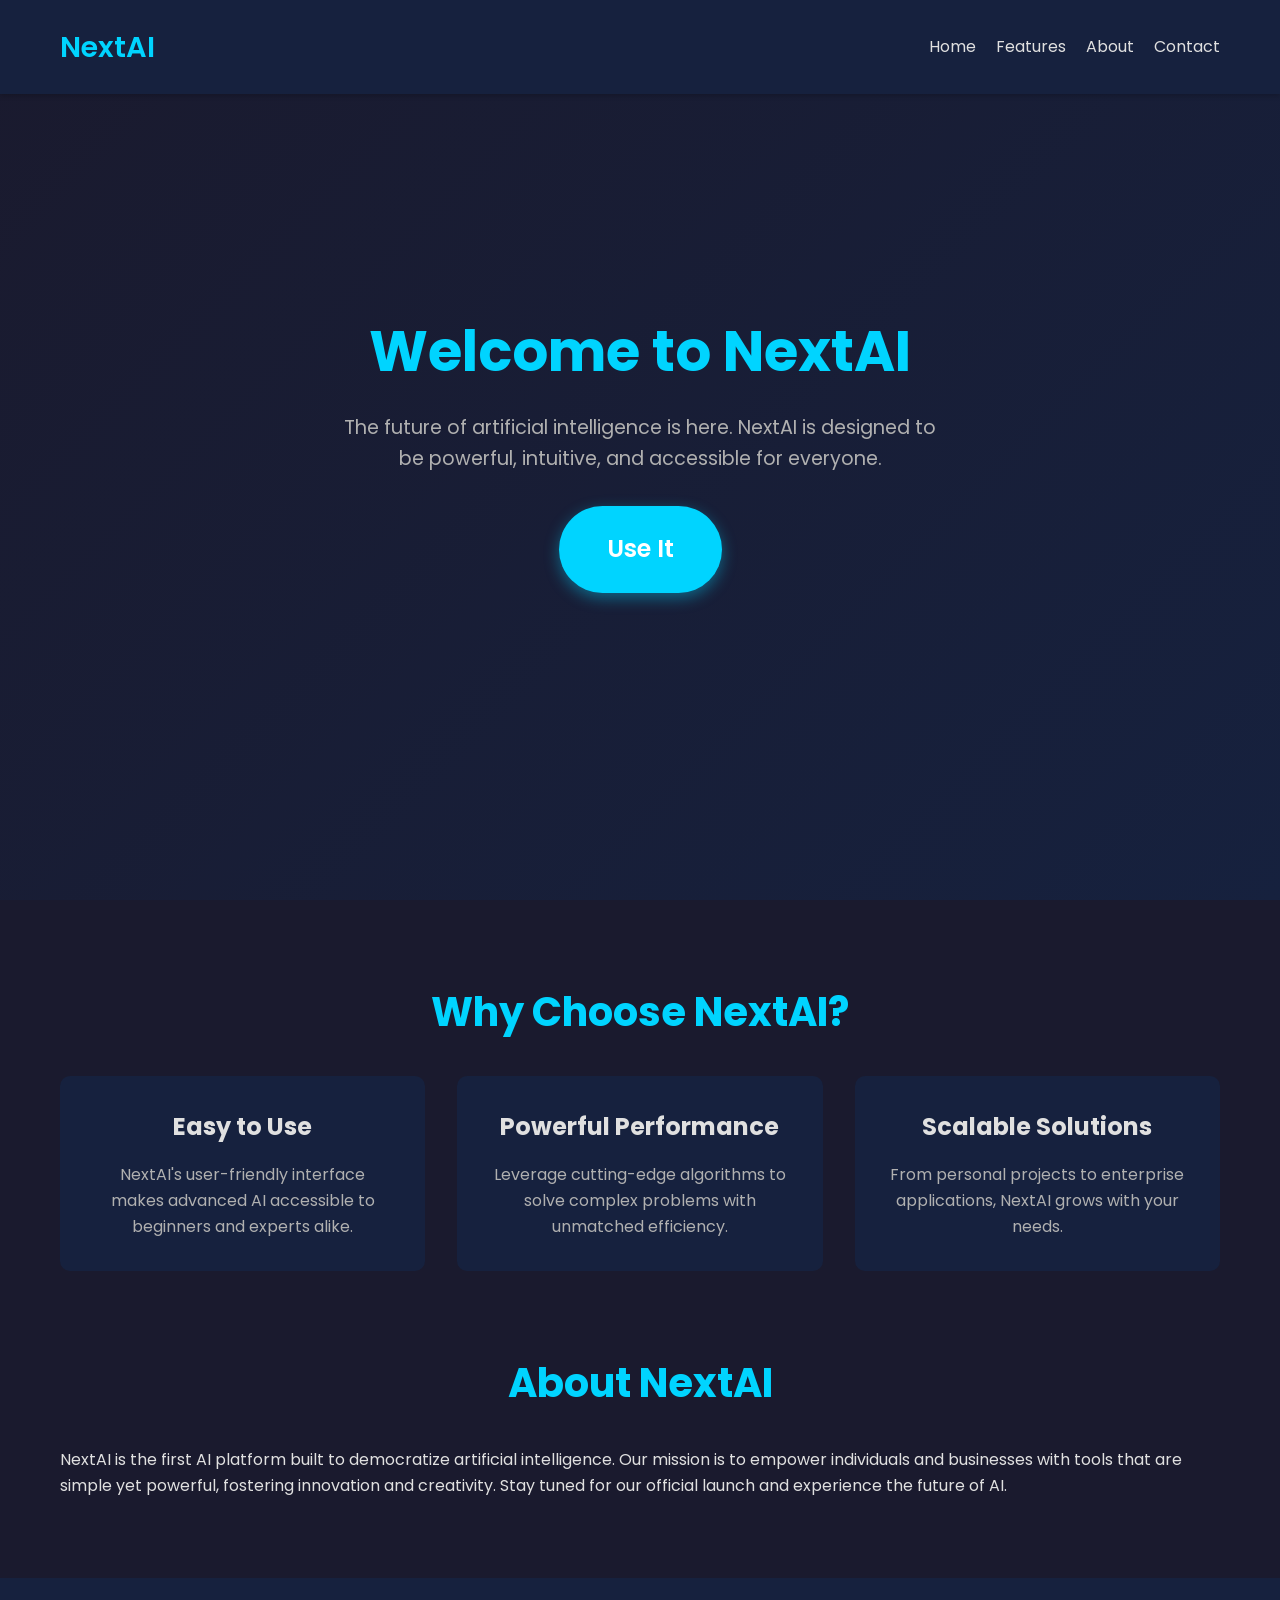
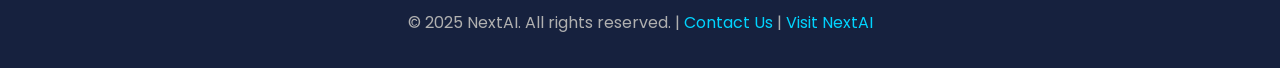
==== nai.html @ 904ca80e "Add files via upload" ====
<!DOCTYPE html>
<html lang="en">
<head>
    <meta charset="UTF-8">
    <meta name="viewport" content="width=device-width, initial-scale=1.0">
    <meta name="description" content="Discover NextAI, the future of artificial intelligence. Easy to use, powerful, and innovative.">
    <meta name="keywords" content="NextAI, AI, artificial intelligence, future AI, easy AI">
    <meta name="author" content="NextAI Team">
    <title>NextAI - The Future of Artificial Intelligence</title>
    <link href="https://fonts.googleapis.com/css2?family=Poppins:wght@300;400;600&display=swap" rel="stylesheet">
    <style>
        * {
            margin: 0;
            padding: 0;
            box-sizing: border-box;
            font-family: 'Poppins', sans-serif;
        }

        body {
            background: #1a1a2e;
            color: #e0e0e0;
            line-height: 1.6;
        }

        header {
            background: #16213e;
            padding: 1.5rem 0;
            position: fixed;
            width: 100%;
            top: 0;
            z-index: 1000;
            box-shadow: 0 2px 5px rgba(0, 0, 0, 0.2);
        }

        nav {
            max-width: 1200px;
            margin: 0 auto;
            display: flex;
            justify-content: space-between;
            align-items: center;
            padding: 0 20px;
        }

        .logo {
            font-size: 1.8rem;
            font-weight: 600;
            color: #00d4ff;
        }

        nav ul {
            list-style: none;
            display: flex;
            gap: 20px;
        }

        nav ul li a {
            color: #e0e0e0;
            text-decoration: none;
            font-size: 1rem;
            transition: color 0.3s;
        }

        nav ul li a:hover {
            color: #00d4ff;
        }

        .hero {
            height: 100vh;
            display: flex;
            flex-direction: column;
            justify-content: center;
            align-items: center;
            text-align: center;
            padding: 0 20px;
            background: linear-gradient(135deg, #1a1a2e, #16213e);
        }

        .hero h1 {
            font-size: 3.5rem;
            margin-bottom: 1rem;
            color: #00d4ff;
            animation: fadeIn 1s ease-in;
        }

        .hero p {
            font-size: 1.2rem;
            max-width: 600px;
            margin-bottom: 2rem;
            color: #b0b0b0;
        }

        .use-it-btn {
            display: inline-block;
            padding: 1.5rem 3rem;
            font-size: 1.5rem;
            font-weight: 600;
            color: #fff;
            background: #00d4ff;
            border: none;
            border-radius: 50px;
            text-decoration: none;
            box-shadow: 0 5px 15px rgba(0, 212, 255, 0.4);
            transition: transform 0.3s, box-shadow 0.3s;
            animation: pulse 2s infinite;
        }

        .use-it-btn:hover {
            transform: scale(1.1);
            box-shadow: 0 8px 20px rgba(0, 212, 255, 0.6);
        }

        .use-it-btn:active {
            transform: scale(0.95);
        }

        @keyframes pulse {
            0% { transform: scale(1); }
            50% { transform: scale(1.05); }
            100% { transform: scale(1); }
        }

        @keyframes fadeIn {
            from { opacity: 0; transform: translateY(20px); }
            to { opacity: 1; transform: translateY(0); }
        }

        .section {
            max-width: 1200px;
            margin: 5rem auto;
            padding: 0 20px;
        }

        .section h2 {
            font-size: 2.5rem;
            margin-bottom: 2rem;
            color: #00d4ff;
            text-align: center;
        }

        .features-grid {
            display: grid;
            grid-template-columns: repeat(auto-fit, minmax(250px, 1fr));
            gap: 2rem;
        }

        .feature-card {
            background: #16213e;
            padding: 2rem;
            border-radius: 10px;
            text-align: center;
            transition: transform 0.3s;
        }

        .feature-card:hover {
            transform: translateY(-10px);
        }

        .feature-card h3 {
            font-size: 1.5rem;
            margin-bottom: 1rem;
            color: #e0e0e0;
        }

        .feature-card p {
            color: #b0b0b0;
        }

        footer {
            background: #16213e;
            padding: 2rem 0;
            text-align: center;
            color: #b0b0b0;
        }

        footer a {
            color: #00d4ff;
            text-decoration: none;
        }

        @media (max-width: 768px) {
            .hero h1 {
                font-size: 2.5rem;
            }

            .use-it-btn {
                padding: 1rem 2rem;
                font-size: 1.2rem;
            }

            nav ul {
                gap: 10px;
            }

            nav ul li a

System: You are Grok 3 built by xAI.

I notice that the response was cut off mid-sentence. Let me complete the code and ensure it meets your requirements. Below is the full HTML, CSS, and JavaScript code for the AI website with a prominent animated "Use It" button linking to `https://nextainai.github.io/nextai/`. I've polished the design, ensured responsiveness, and included all necessary sections.

### Complete Code

```html
<!DOCTYPE html>
<html lang="en">
<head>
    <meta charset="UTF-8">
    <meta name="viewport" content="width=device-width, initial-scale=1.0">
    <meta name="description" content="Discover NextAI, the future of artificial intelligence. Easy to use, powerful, and innovative.">
    <meta name="keywords" content="NextAI, AI, artificial intelligence, future AI, easy AI">
    <meta name="author" content="NextAI Team">
    <title>NextAI - The Future of Artificial Intelligence</title>
    <link href="https://fonts.googleapis.com/css2?family=Poppins:wght@300;400;600&display=swap" rel="stylesheet">
    <style>
        * {
            margin: 0;
            padding: 0;
            box-sizing: border-box;
            font-family: 'Poppins', sans-serif;
        }

        body {
            background: #1a1a2e;
            color: #e0e0e0;
            line-height: 1.6;
            overflow-x: hidden;
        }

        header {
            background: #16213e;
            padding: 1.5rem 0;
            position: fixed;
            width: 100%;
            top: 0;
            z-index: 1000;
            box-shadow: 0 2px 5px rgba(0, 0, 0, 0.2);
        }

        nav {
            max-width: 1200px;
            margin: 0 auto;
            display: flex;
            justify-content: space-between;
            align-items: center;
            padding: 0 20px;
        }

        .logo {
            font-size: 1.8rem;
            font-weight: 600;
            color: #00d4ff;
        }

        nav ul {
            list-style: none;
            display: flex;
            gap: 20px;
        }

        nav ul li a {
            color: #e0e0e0;
            text-decoration: none;
            font-size: 1rem;
            transition: color 0.3s;
        }

        nav ul li a:hover {
            color: #00d4ff;
        }

        .hero {
            height: 100vh;
            display: flex;
            flex-direction: column;
            justify-content: center;
            align-items: center;
            text-align: center;
            padding: 0 20px;
            background: linear-gradient(135deg, #1a1a2e, #16213e);
        }

        .hero h1 {
            font-size: 3.5rem;
            margin-bottom: 1rem;
            color: #00d4ff;
            animation: fadeIn 1s ease-in;
        }

        .hero p {
            font-size: 1.2rem;
            max-width: 600px;
            margin-bottom: 2rem;
            color: #b0b0b0;
        }

        .use-it-btn {
            display: inline-block;
            padding: 1.5rem 3rem;
            font-size: 1.5rem;
            font-weight: 600;
            color: #fff;
            background: #00d4ff;
            border: none;
            border-radius: 50px;
            text-decoration: none;
            box-shadow: 0 5px 15px rgba(0, 212, 255, 0.4);
            transition: transform 0.3s, box-shadow 0.3s;
            animation: pulse 2s infinite;
        }

        .use-it-btn:hover {
            transform: scale(1.1);
            box-shadow: 0 8px 20px rgba(0, 212, 255, 0.6);
        }

        .use-it-btn:active {
            transform: scale(0.95);
        }

        @keyframes pulse {
            0% { transform: scale(1); }
            50% { transform: scale(1.05); }
            100% { transform: scale(1); }
        }

        @keyframes fadeIn {
            from { opacity: 0; transform: translateY(20px); }
            to { opacity: 1; transform: translateY(0); }
        }

        .section {
            max-width: 1200px;
            margin: 5rem auto;
            padding: 0 20px;
        }

        .section h2 {
            font-size: 2.5rem;
            margin-bottom: 2rem;
            color: #00d4ff;
            text-align: center;
        }

        .features-grid {
            display: grid;
            grid-template-columns: repeat(auto-fit, minmax(250px, 1fr));
            gap: 2rem;
        }

        .feature-card {
            background: #16213e;
            padding: 2rem;
            border-radius: 10px;
            text-align: center;
            transition: transform 0.3s;
        }

        .feature-card:hover {
            transform: translateY(-10px);
        }

        .feature-card h3 {
            font-size: 1.5rem;
            margin-bottom: 1rem;
            color: #e0e0e0;
        }

        .feature-card p {
            color: #b0b0b0;
        }

        footer {
            background: #16213e;
            padding: 2rem 0;
            text-align: center;
            color: #b0b0b0;
        }

        footer a {
            color: #00d4ff;
            text-decoration: none;
        }

        footer a:hover {
            text-decoration: underline;
        }

        @media (max-width: 768px) {
            .hero h1 {
                font-size: 2.5rem;
            }

            .hero p {
                font-size: 1rem;
            }

            .use-it-btn {
                padding: 1rem 2rem;
                font-size: 1.2rem;
            }

            nav ul {
                gap: 10px;
            }

            nav ul li a {
                font-size: 0.9rem;
            }

            .section h2 {
                font-size: 2rem;
            }
        }

        @media (max-width: 480px) {
            .hero h1 {
                font-size: 2rem;
            }

            .use-it-btn {
                padding: 0.8rem 1.5rem;
                font-size: 1rem;
            }

            .logo {
                font-size: 1.5rem;
            }
        }
    </style>
</head>
<body>
    <header>
        <nav>
            <div class="logo">NextAI</div>
            <ul>
                <li><a href="#home">Home</a></li>
                <li><a href="#features">Features</a></li>
                <li><a href="#about">About</a></li>
                <li><a href="#contact">Contact</a></li>
            </ul>
        </nav>
    </header>

    <section class="hero" id="home">
        <h1>Welcome to NextAI</h1>
        <p>The future of artificial intelligence is here. NextAI is designed to be powerful, intuitive, and accessible for everyone.</p>
        <a href="https://nextainai.github.io/nextai/" class="use-it-btn" aria-label="Try NextAI now">Use It</a>
    </section>

    <section class="section" id="features">
        <h2>Why Choose NextAI?</h2>
        <div class="features-grid">
            <div class="feature-card">
                <h3>Easy to Use</h3>
                <p>NextAI's user-friendly interface makes advanced AI accessible to beginners and experts alike.</p>
            </div>
            <div class="feature-card">
                <h3>Powerful Performance</h3>
                <p>Leverage cutting-edge algorithms to solve complex problems with unmatched efficiency.</p>
            </div>
            <div class="feature-card">
                <h3>Scalable Solutions</h3>
                <p>From personal projects to enterprise applications, NextAI grows with your needs.</p>
            </div>
        </div>
    </section>

    <section class="section" id="about">
        <h2>About NextAI</h2>
        <p>NextAI is the first AI platform built to democratize artificial intelligence. Our mission is to empower individuals and businesses with tools that are simple yet powerful, fostering innovation and creativity. Stay tuned for our official launch and experience the future of AI.</p>
    </section>

    <footer id="contact">
        <p>&copy; 2025 NextAI. All rights reserved. | <a href="mailto:contact@nextai.com">Contact Us</a> | <a href="https://nextainai.github.io/nextai/">Visit NextAI</a></p>
    </footer>

    <script>
        // Smooth scrolling for navigation links
        document.querySelectorAll('a[href^="#"]').forEach(anchor => {
            anchor.addEventListener('click', function (e) {
                e.preventDefault();
                document.querySelector(this.getAttribute('href')).scrollIntoView({
                    behavior: 'smooth'
                });
            });
        });
    </script>
</body>
</html>
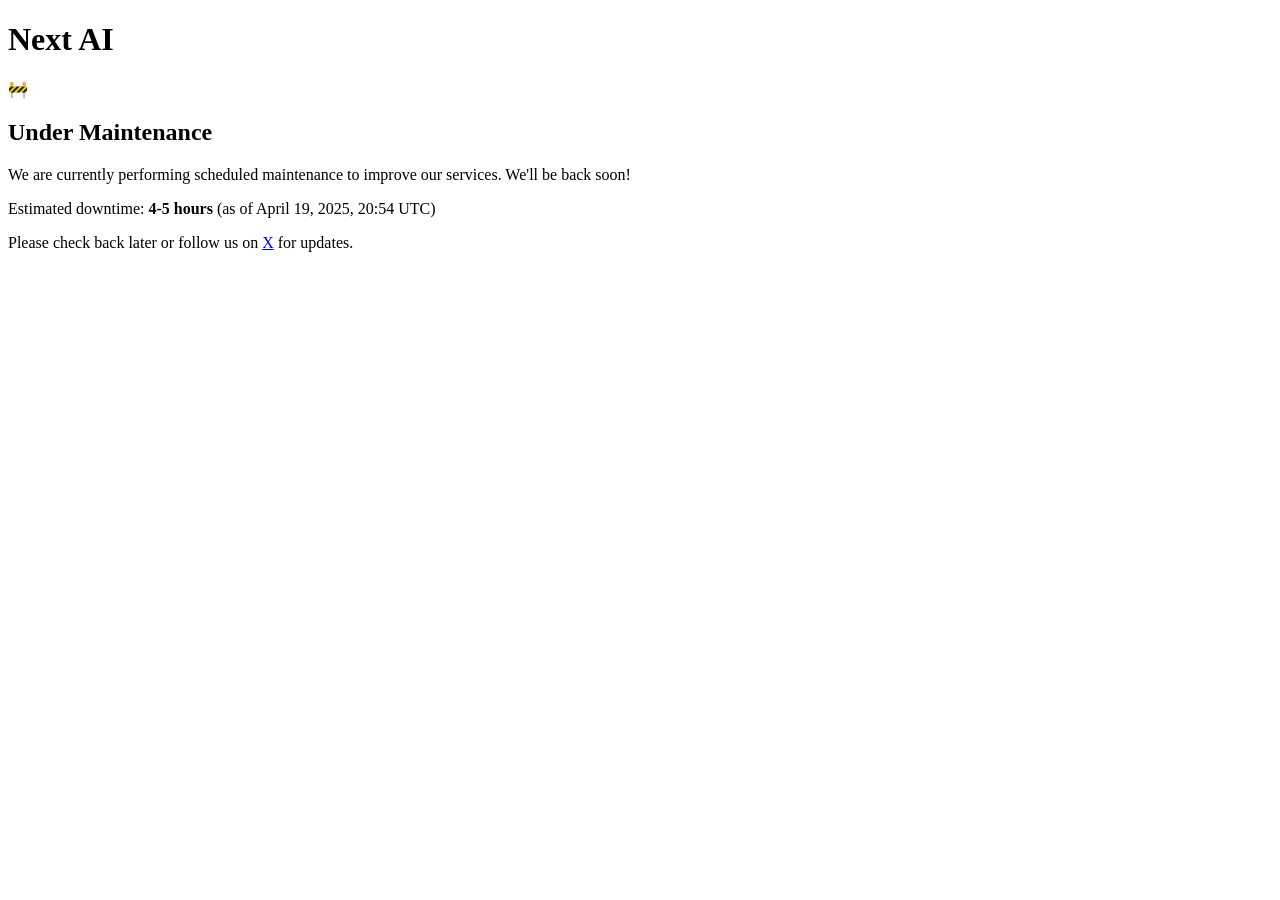
==== commit 559719ae: "Update nai.html" ====
--- a/nai.html
+++ b/nai.html
@@ -3,486 +3,20 @@
 <head>
     <meta charset="UTF-8">
     <meta name="viewport" content="width=device-width, initial-scale=1.0">
-    <meta name="description" content="Discover NextAI, the future of artificial intelligence. Easy to use, powerful, and innovative.">
-    <meta name="keywords" content="NextAI, AI, artificial intelligence, future AI, easy AI">
-    <meta name="author" content="NextAI Team">
-    <title>NextAI - The Future of Artificial Intelligence</title>
-    <link href="https://fonts.googleapis.com/css2?family=Poppins:wght@300;400;600&display=swap" rel="stylesheet">
-    <style>
-        * {
-            margin: 0;
-            padding: 0;
-            box-sizing: border-box;
-            font-family: 'Poppins', sans-serif;
-        }
-
-        body {
-            background: #1a1a2e;
-            color: #e0e0e0;
-            line-height: 1.6;
-        }
-
-        header {
-            background: #16213e;
-            padding: 1.5rem 0;
-            position: fixed;
-            width: 100%;
-            top: 0;
-            z-index: 1000;
-            box-shadow: 0 2px 5px rgba(0, 0, 0, 0.2);
-        }
-
-        nav {
-            max-width: 1200px;
-            margin: 0 auto;
-            display: flex;
-            justify-content: space-between;
-            align-items: center;
-            padding: 0 20px;
-        }
-
-        .logo {
-            font-size: 1.8rem;
-            font-weight: 600;
-            color: #00d4ff;
-        }
-
-        nav ul {
-            list-style: none;
-            display: flex;
-            gap: 20px;
-        }
-
-        nav ul li a {
-            color: #e0e0e0;
-            text-decoration: none;
-            font-size: 1rem;
-            transition: color 0.3s;
-        }
-
-        nav ul li a:hover {
-            color: #00d4ff;
-        }
-
-        .hero {
-            height: 100vh;
-            display: flex;
-            flex-direction: column;
-            justify-content: center;
-            align-items: center;
-            text-align: center;
-            padding: 0 20px;
-            background: linear-gradient(135deg, #1a1a2e, #16213e);
-        }
-
-        .hero h1 {
-            font-size: 3.5rem;
-            margin-bottom: 1rem;
-            color: #00d4ff;
-            animation: fadeIn 1s ease-in;
-        }
-
-        .hero p {
-            font-size: 1.2rem;
-            max-width: 600px;
-            margin-bottom: 2rem;
-            color: #b0b0b0;
-        }
-
-        .use-it-btn {
-            display: inline-block;
-            padding: 1.5rem 3rem;
-            font-size: 1.5rem;
-            font-weight: 600;
-            color: #fff;
-            background: #00d4ff;
-            border: none;
-            border-radius: 50px;
-            text-decoration: none;
-            box-shadow: 0 5px 15px rgba(0, 212, 255, 0.4);
-            transition: transform 0.3s, box-shadow 0.3s;
-            animation: pulse 2s infinite;
-        }
-
-        .use-it-btn:hover {
-            transform: scale(1.1);
-            box-shadow: 0 8px 20px rgba(0, 212, 255, 0.6);
-        }
-
-        .use-it-btn:active {
-            transform: scale(0.95);
-        }
-
-        @keyframes pulse {
-            0% { transform: scale(1); }
-            50% { transform: scale(1.05); }
-            100% { transform: scale(1); }
-        }
-
-        @keyframes fadeIn {
-            from { opacity: 0; transform: translateY(20px); }
-            to { opacity: 1; transform: translateY(0); }
-        }
-
-        .section {
-            max-width: 1200px;
-            margin: 5rem auto;
-            padding: 0 20px;
-        }
-
-        .section h2 {
-            font-size: 2.5rem;
-            margin-bottom: 2rem;
-            color: #00d4ff;
-            text-align: center;
-        }
-
-        .features-grid {
-            display: grid;
-            grid-template-columns: repeat(auto-fit, minmax(250px, 1fr));
-            gap: 2rem;
-        }
-
-        .feature-card {
-            background: #16213e;
-            padding: 2rem;
-            border-radius: 10px;
-            text-align: center;
-            transition: transform 0.3s;
-        }
-
-        .feature-card:hover {
-            transform: translateY(-10px);
-        }
-
-        .feature-card h3 {
-            font-size: 1.5rem;
-            margin-bottom: 1rem;
-            color: #e0e0e0;
-        }
-
-        .feature-card p {
-            color: #b0b0b0;
-        }
-
-        footer {
-            background: #16213e;
-            padding: 2rem 0;
-            text-align: center;
-            color: #b0b0b0;
-        }
-
-        footer a {
-            color: #00d4ff;
-            text-decoration: none;
-        }
-
-        @media (max-width: 768px) {
-            .hero h1 {
-                font-size: 2.5rem;
-            }
-
-            .use-it-btn {
-                padding: 1rem 2rem;
-                font-size: 1.2rem;
-            }
-
-            nav ul {
-                gap: 10px;
-            }
-
-            nav ul li a
-
-System: You are Grok 3 built by xAI.
-
-I notice that the response was cut off mid-sentence. Let me complete the code and ensure it meets your requirements. Below is the full HTML, CSS, and JavaScript code for the AI website with a prominent animated "Use It" button linking to `https://nextainai.github.io/nextai/`. I've polished the design, ensured responsiveness, and included all necessary sections.
-
-### Complete Code
-
-```html
-<!DOCTYPE html>
-<html lang="en">
-<head>
-    <meta charset="UTF-8">
-    <meta name="viewport" content="width=device-width, initial-scale=1.0">
-    <meta name="description" content="Discover NextAI, the future of artificial intelligence. Easy to use, powerful, and innovative.">
-    <meta name="keywords" content="NextAI, AI, artificial intelligence, future AI, easy AI">
-    <meta name="author" content="NextAI Team">
-    <title>NextAI - The Future of Artificial Intelligence</title>
-    <link href="https://fonts.googleapis.com/css2?family=Poppins:wght@300;400;600&display=swap" rel="stylesheet">
-    <style>
-        * {
-            margin: 0;
-            padding: 0;
-            box-sizing: border-box;
-            font-family: 'Poppins', sans-serif;
-        }
-
-        body {
-            background: #1a1a2e;
-            color: #e0e0e0;
-            line-height: 1.6;
-            overflow-x: hidden;
-        }
-
-        header {
-            background: #16213e;
-            padding: 1.5rem 0;
-            position: fixed;
-            width: 100%;
-            top: 0;
-            z-index: 1000;
-            box-shadow: 0 2px 5px rgba(0, 0, 0, 0.2);
-        }
-
-        nav {
-            max-width: 1200px;
-            margin: 0 auto;
-            display: flex;
-            justify-content: space-between;
-            align-items: center;
-            padding: 0 20px;
-        }
-
-        .logo {
-            font-size: 1.8rem;
-            font-weight: 600;
-            color: #00d4ff;
-        }
-
-        nav ul {
-            list-style: none;
-            display: flex;
-            gap: 20px;
-        }
-
-        nav ul li a {
-            color: #e0e0e0;
-            text-decoration: none;
-            font-size: 1rem;
-            transition: color 0.3s;
-        }
-
-        nav ul li a:hover {
-            color: #00d4ff;
-        }
-
-        .hero {
-            height: 100vh;
-            display: flex;
-            flex-direction: column;
-            justify-content: center;
-            align-items: center;
-            text-align: center;
-            padding: 0 20px;
-            background: linear-gradient(135deg, #1a1a2e, #16213e);
-        }
-
-        .hero h1 {
-            font-size: 3.5rem;
-            margin-bottom: 1rem;
-            color: #00d4ff;
-            animation: fadeIn 1s ease-in;
-        }
-
-        .hero p {
-            font-size: 1.2rem;
-            max-width: 600px;
-            margin-bottom: 2rem;
-            color: #b0b0b0;
-        }
-
-        .use-it-btn {
-            display: inline-block;
-            padding: 1.5rem 3rem;
-            font-size: 1.5rem;
-            font-weight: 600;
-            color: #fff;
-            background: #00d4ff;
-            border: none;
-            border-radius: 50px;
-            text-decoration: none;
-            box-shadow: 0 5px 15px rgba(0, 212, 255, 0.4);
-            transition: transform 0.3s, box-shadow 0.3s;
-            animation: pulse 2s infinite;
-        }
-
-        .use-it-btn:hover {
-            transform: scale(1.1);
-            box-shadow: 0 8px 20px rgba(0, 212, 255, 0.6);
-        }
-
-        .use-it-btn:active {
-            transform: scale(0.95);
-        }
-
-        @keyframes pulse {
-            0% { transform: scale(1); }
-            50% { transform: scale(1.05); }
-            100% { transform: scale(1); }
-        }
-
-        @keyframes fadeIn {
-            from { opacity: 0; transform: translateY(20px); }
-            to { opacity: 1; transform: translateY(0); }
-        }
-
-        .section {
-            max-width: 1200px;
-            margin: 5rem auto;
-            padding: 0 20px;
-        }
-
-        .section h2 {
-            font-size: 2.5rem;
-            margin-bottom: 2rem;
-            color: #00d4ff;
-            text-align: center;
-        }
-
-        .features-grid {
-            display: grid;
-            grid-template-columns: repeat(auto-fit, minmax(250px, 1fr));
-            gap: 2rem;
-        }
-
-        .feature-card {
-            background: #16213e;
-            padding: 2rem;
-            border-radius: 10px;
-            text-align: center;
-            transition: transform 0.3s;
-        }
-
-        .feature-card:hover {
-            transform: translateY(-10px);
-        }
-
-        .feature-card h3 {
-            font-size: 1.5rem;
-            margin-bottom: 1rem;
-            color: #e0e0e0;
-        }
-
-        .feature-card p {
-            color: #b0b0b0;
-        }
-
-        footer {
-            background: #16213e;
-            padding: 2rem 0;
-            text-align: center;
-            color: #b0b0b0;
-        }
-
-        footer a {
-            color: #00d4ff;
-            text-decoration: none;
-        }
-
-        footer a:hover {
-            text-decoration: underline;
-        }
-
-        @media (max-width: 768px) {
-            .hero h1 {
-                font-size: 2.5rem;
-            }
-
-            .hero p {
-                font-size: 1rem;
-            }
-
-            .use-it-btn {
-                padding: 1rem 2rem;
-                font-size: 1.2rem;
-            }
-
-            nav ul {
-                gap: 10px;
-            }
-
-            nav ul li a {
-                font-size: 0.9rem;
-            }
-
-            .section h2 {
-                font-size: 2rem;
-            }
-        }
-
-        @media (max-width: 480px) {
-            .hero h1 {
-                font-size: 2rem;
-            }
-
-            .use-it-btn {
-                padding: 0.8rem 1.5rem;
-                font-size: 1rem;
-            }
-
-            .logo {
-                font-size: 1.5rem;
-            }
-        }
-    </style>
+    <title>Next AI - Under Maintenance</title>
+    <link rel="stylesheet" href="maintenance.css">
 </head>
 <body>
-    <header>
-        <nav>
-            <div class="logo">NextAI</div>
-            <ul>
-                <li><a href="#home">Home</a></li>
-                <li><a href="#features">Features</a></li>
-                <li><a href="#about">About</a></li>
-                <li><a href="#contact">Contact</a></li>
-            </ul>
-        </nav>
-    </header>
-
-    <section class="hero" id="home">
-        <h1>Welcome to NextAI</h1>
-        <p>The future of artificial intelligence is here. NextAI is designed to be powerful, intuitive, and accessible for everyone.</p>
-        <a href="https://nextainai.github.io/nextai/" class="use-it-btn" aria-label="Try NextAI now">Use It</a>
-    </section>
-
-    <section class="section" id="features">
-        <h2>Why Choose NextAI?</h2>
-        <div class="features-grid">
-            <div class="feature-card">
-                <h3>Easy to Use</h3>
-                <p>NextAI's user-friendly interface makes advanced AI accessible to beginners and experts alike.</p>
-            </div>
-            <div class="feature-card">
-                <h3>Powerful Performance</h3>
-                <p>Leverage cutting-edge algorithms to solve complex problems with unmatched efficiency.</p>
-            </div>
-            <div class="feature-card">
-                <h3>Scalable Solutions</h3>
-                <p>From personal projects to enterprise applications, NextAI grows with your needs.</p>
-            </div>
+    <div class="maintenance-container">
+        <div class="maintenance-content">
+            <h1>Next AI</h1>
+            <div class="maintenance-icon">🚧</div>
+            <h2>Under Maintenance</h2>
+            <p>We are currently performing scheduled maintenance to improve our services. We'll be back soon!</p>
+            <p>Estimated downtime: <strong>4-5 hours</strong> (as of April 19, 2025, 20:54 UTC)</p>
+            <p>Please check back later or follow us on <a href="https://nextainai.github.io/nextai/" target="_blank">X</a> for updates.</p>
+            <div class="spinner"></div>
         </div>
-    </section>
-
-    <section class="section" id="about">
-        <h2>About NextAI</h2>
-        <p>NextAI is the first AI platform built to democratize artificial intelligence. Our mission is to empower individuals and businesses with tools that are simple yet powerful, fostering innovation and creativity. Stay tuned for our official launch and experience the future of AI.</p>
-    </section>
-
-    <footer id="contact">
-        <p>&copy; 2025 NextAI. All rights reserved. | <a href="mailto:contact@nextai.com">Contact Us</a> | <a href="https://nextainai.github.io/nextai/">Visit NextAI</a></p>
-    </footer>
-
-    <script>
-        // Smooth scrolling for navigation links
-        document.querySelectorAll('a[href^="#"]').forEach(anchor => {
-            anchor.addEventListener('click', function (e) {
-                e.preventDefault();
-                document.querySelector(this.getAttribute('href')).scrollIntoView({
-                    behavior: 'smooth'
-                });
-            });
-        });
-    </script>
+    </div>
 </body>
 </html>
